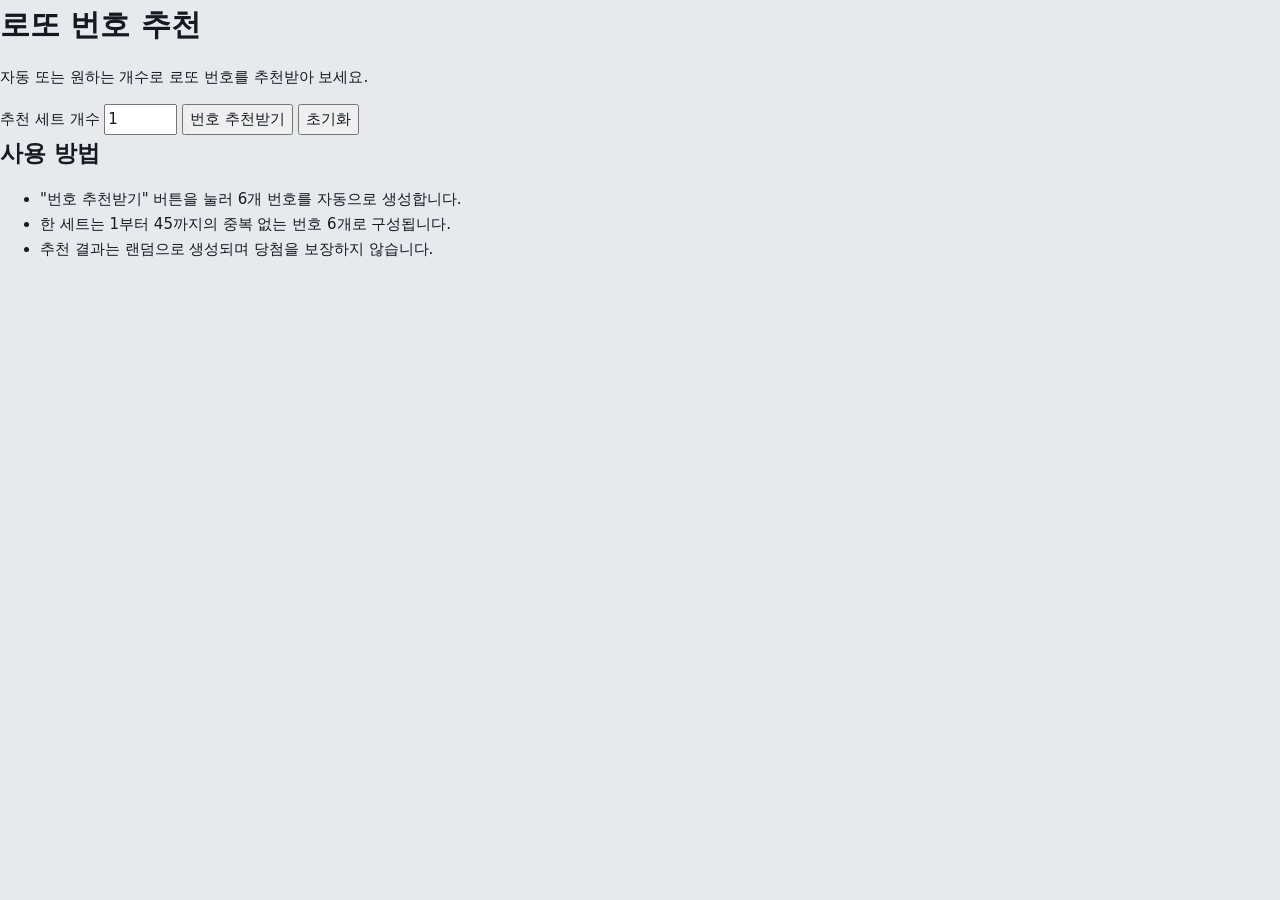
==== index.html @ c5ec8269 "로또 번호 추천 사이트 초기 커밋 Co-Authored-By: Claude Opus 5 (1M context) <noreply@anthropic.com>" ====
<!DOCTYPE html>
<html lang="ko">
<head>
  <meta charset="UTF-8" />
  <meta name="viewport" content="width=device-width, initial-scale=1.0" />
  <title>로또 번호 추천 사이트</title>
  <link rel="stylesheet" href="styles.css" />
</head>
<body>
  <main class="app-shell">
    <header>
      <h1>로또 번호 추천</h1>
      <p>자동 또는 원하는 개수로 로또 번호를 추천받아 보세요.</p>
    </header>

    <section class="controls">
      <label for="count">추천 세트 개수</label>
      <input type="number" id="count" min="1" max="10" value="1" />

      <button id="generateBtn">번호 추천받기</button>
      <button id="resetBtn" class="secondary">초기화</button>
    </section>

    <section id="results" class="results"></section>

    <section class="note">
      <h2>사용 방법</h2>
      <ul>
        <li>"번호 추천받기" 버튼을 눌러 6개 번호를 자동으로 생성합니다.</li>
        <li>한 세트는 1부터 45까지의 중복 없는 번호 6개로 구성됩니다.</li>
        <li>추천 결과는 랜덤으로 생성되며 당첨을 보장하지 않습니다.</li>
      </ul>
    </section>
  </main>

  <script src="script.js"></script>
</body>
</html>
---- styles.css ----
/* ── 토큰 ─────────────────────────────────────────────── */
:root {
  --paper: #e7e9ec;
  --card: #fbfbfa;
  --card-2: #f1f2f0;
  --ink: #151922;
  --ink-2: #4a5160;
  --ink-3: #838b99;
  --rule: #d1d5db;
  --rule-soft: #e4e6ea;
  --accent: #1f4e79;
  --accent-soft: #dbe5ef;
  --mark-in: #1f4e79;
  --mark-out: #9aa1ad;

  --b1-bg: #f2b705; --b1-fg: #2a2205;
  --b2-bg: #2e8fbf; --b2-fg: #ffffff;
  --b3-bg: #d9534f; --b3-fg: #ffffff;
  --b4-bg: #6b7280; --b4-fg: #ffffff;
  --b5-bg: #6e9b23; --b5-fg: #ffffff;

  --shadow: 0 1px 2px rgba(21, 25, 34, .06), 0 12px 32px -18px rgba(21, 25, 34, .35);

  --serif: "Nanum Myeongjo", "AppleMyungjo", "Batang", "Georgia", serif;
  --sans: "Pretendard", "Apple SD Gothic Neo", "Malgun Gothic", "Noto Sans KR", system-ui, sans-serif;
  --mono: ui-monospace, "SF Mono", "JetBrains Mono", Menlo, Consolas, monospace;
}

@media (prefers-color-scheme: dark) {
  :root:not([data-theme="light"]) {
    --paper: #101319;
    --card: #191d25;
    --card-2: #212630;
    --ink: #e5e8ee;
    --ink-2: #a3abba;
    --ink-3: #6e7684;
    --rule: #2e3542;
    --rule-soft: #242a34;
    --accent: #7fb3e0;
    --accent-soft: #1d2b3a;
    --mark-in: #7fb3e0;
    --mark-out: #656d7b;

    --b1-bg: #f5c13a; --b1-fg: #241d02;
    --b2-bg: #4fb0dc; --b2-fg: #06222e;
    --b3-bg: #e97070; --b3-fg: #2b0b0b;
    --b4-bg: #8a929f; --b4-fg: #14161a;
    --b5-bg: #8dbe3a; --b5-fg: #132001;

    --shadow: 0 1px 2px rgba(0, 0, 0, .4), 0 12px 32px -18px rgba(0, 0, 0, .8);
  }
}

:root[data-theme="dark"] {
  --paper: #101319;
  --card: #191d25;
  --card-2: #212630;
  --ink: #e5e8ee;
  --ink-2: #a3abba;
  --ink-3: #6e7684;
  --rule: #2e3542;
  --rule-soft: #242a34;
  --accent: #7fb3e0;
  --accent-soft: #1d2b3a;
  --mark-in: #7fb3e0;
  --mark-out: #656d7b;

  --b1-bg: #f5c13a; --b1-fg: #241d02;
  --b2-bg: #4fb0dc; --b2-fg: #06222e;
  --b3-bg: #e97070; --b3-fg: #2b0b0b;
  --b4-bg: #8a929f; --b4-fg: #14161a;
  --b5-bg: #8dbe3a; --b5-fg: #132001;

  --shadow: 0 1px 2px rgba(0, 0, 0, .4), 0 12px 32px -18px rgba(0, 0, 0, .8);
}

/* ── 기본 ─────────────────────────────────────────────── */
* { box-sizing: border-box; }

body {
  margin: 0;
  background: var(--paper);
  color: var(--ink);
  font-family: var(--sans);
  font-size: 15px;
  line-height: 1.65;
  -webkit-font-smoothing: antialiased;
}

h1, h2, h3 { margin: 0; text-wrap: balance; }

button, input, select { font: inherit; color: inherit; }

:focus-visible {
  outline: 2px solid var(--accent);
  outline-offset: 2px;
  border-radius: 3px;
}

.eyebrow {
  font-size: 11px;
  letter-spacing: .16em;
  text-transform: uppercase;
  color: var(--ink-3);
  font-family: var(--mono);
}

.num { font-family: var(--mono); font-variant-numeric: tabular-nums; }

/* ── 헤더 ─────────────────────────────────────────────── */
.shell {
  width: min(100%, 1140px);
  margin: 0 auto;
  padding: 28px 20px 72px;
}

.masthead {
  display: flex;
  flex-wrap: wrap;
  align-items: flex-end;
  justify-content: space-between;
  gap: 20px;
  padding-bottom: 18px;
  border-bottom: 2px solid var(--ink);
}

.masthead h1 {
  font-family: var(--serif);
  font-size: clamp(28px, 4.4vw, 42px);
  font-weight: 700;
  letter-spacing: -.01em;
  line-height: 1.15;
}

.masthead p {
  margin: 6px 0 0;
  color: var(--ink-2);
  max-width: 46ch;
}

.draw-clock {
  border: 1px solid var(--rule);
  background: var(--card);
  border-radius: 4px;
  padding: 10px 14px;
  min-width: 210px;
  box-shadow: var(--shadow);
}

.draw-clock .label {
  display: flex;
  justify-content: space-between;
  gap: 12px;
  align-items: baseline;
}

.draw-clock strong {
  display: block;
  font-family: var(--mono);
  font-variant-numeric: tabular-nums;
  font-size: 22px;
  letter-spacing: .02em;
  margin-top: 2px;
}

.draw-clock small { color: var(--ink-3); font-size: 12px; }

/* ── 레이아웃 ─────────────────────────────────────────── */
.layout {
  display: grid;
  grid-template-columns: minmax(0, 420px) minmax(0, 1fr);
  gap: 28px;
  align-items: start;
  margin-top: 28px;
}

@media (max-width: 900px) {
  .layout { grid-template-columns: 1fr; }
  .slip { position: static !important; }
}

.panel {
  background: var(--card);
  border: 1px solid var(--rule);
  border-radius: 6px;
  box-shadow: var(--shadow);
}

.panel > header {
  display: flex;
  align-items: center;
  justify-content: space-between;
  gap: 12px;
  padding: 14px 18px;
  border-bottom: 1px dashed var(--rule);
}

.panel > header h2 {
  font-family: var(--serif);
  font-size: 17px;
  font-weight: 700;
}

.panel-body { padding: 18px; display: grid; gap: 18px; }

/* 용지 상단 톱니 */
.slip { position: sticky; top: 20px; }

.slip::before {
  content: "";
  display: block;
  height: 8px;
  background: repeating-linear-gradient(90deg, var(--accent) 0 14px, transparent 14px 22px);
  opacity: .5;
  border-radius: 6px 6px 0 0;
}

/* ── 필드 ─────────────────────────────────────────────── */
.field { display: grid; gap: 8px; }

.field > .field-label {
  display: flex;
  align-items: baseline;
  justify-content: space-between;
  gap: 10px;
}

.field-label span:last-child { font-size: 12px; color: var(--ink-3); }

.chips { display: flex; flex-wrap: wrap; gap: 6px; }

.chip {
  border: 1px solid var(--rule);
  background: transparent;
  color: var(--ink-2);
  border-radius: 999px;
  padding: 6px 13px;
  font-size: 13px;
  cursor: pointer;
  transition: background .15s, color .15s, border-color .15s;
}

.chip:hover { border-color: var(--accent); color: var(--ink); }

.chip[aria-pressed="true"] {
  background: var(--accent);
  border-color: var(--accent);
  color: var(--card);
  font-weight: 600;
}

.chip.count { min-width: 44px; font-family: var(--mono); }

.hint { margin: 0; font-size: 12.5px; color: var(--ink-3); line-height: 1.55; }

/* ── 마킹 그리드 ──────────────────────────────────────── */
.grid45 {
  display: grid;
  grid-template-columns: repeat(9, 1fr);
  gap: 5px;
}

@media (max-width: 460px) { .grid45 { grid-template-columns: repeat(7, 1fr); } }

.cell {
  aspect-ratio: 1;
  border: 1px solid var(--rule);
  background: var(--card-2);
  color: var(--ink-2);
  border-radius: 50%;
  font-family: var(--mono);
  font-variant-numeric: tabular-nums;
  font-size: 12.5px;
  cursor: pointer;
  display: grid;
  place-items: center;
  padding: 0;
  transition: transform .12s, background .15s, color .15s, border-color .15s;
}

.cell:hover { transform: translateY(-1px); border-color: var(--accent); }

.cell[data-state="in"] {
  background: var(--mark-in);
  border-color: var(--mark-in);
  color: var(--card);
  font-weight: 700;
}

.cell[data-state="out"] {
  background: transparent;
  border-color: var(--mark-out);
  color: var(--mark-out);
  text-decoration: line-through;
  text-decoration-thickness: 1.5px;
  opacity: .75;
}

.legend {
  display: flex;
  flex-wrap: wrap;
  gap: 14px;
  font-size: 12px;
  color: var(--ink-3);
  align-items: center;
}

.legend i {
  width: 12px;
  height: 12px;
  border-radius: 50%;
  display: inline-block;
  vertical-align: -2px;
  margin-right: 5px;
  border: 1px solid var(--rule);
}

.legend .in { background: var(--mark-in); border-color: var(--mark-in); }
.legend .out { border-color: var(--mark-out); border-style: dashed; }

/* ── 버튼 ─────────────────────────────────────────────── */
.actions { display: flex; gap: 8px; }

.btn {
  border-radius: 4px;
  padding: 11px 18px;
  border: 1px solid var(--accent);
  background: var(--accent);
  color: var(--card);
  font-weight: 600;
  cursor: pointer;
  transition: opacity .15s, transform .08s;
}

.btn:hover { opacity: .88; }
.btn:active { transform: translateY(1px); }
.btn.primary { flex: 1; font-size: 15.5px; letter-spacing: -.01em; }

.btn.ghost {
  background: transparent;
  color: var(--ink-2);
  border-color: var(--rule);
  font-weight: 500;
}

.btn.ghost:hover { color: var(--ink); border-color: var(--ink-3); }

.btn.mini {
  padding: 5px 11px;
  font-size: 12.5px;
  font-weight: 500;
  background: transparent;
  color: var(--ink-3);
  border-color: var(--rule);
}

.btn.mini:hover { color: var(--accent); border-color: var(--accent); }

/* ── 티켓 결과 ────────────────────────────────────────── */
.tickets { display: grid; gap: 12px; }

.empty {
  border: 1px dashed var(--rule);
  border-radius: 6px;
  padding: 44px 24px;
  text-align: center;
  color: var(--ink-3);
  background: color-mix(in srgb, var(--card) 55%, transparent);
}

.empty strong { display: block; color: var(--ink-2); font-family: var(--serif); font-size: 16px; }

.ticket {
  display: grid;
  grid-template-columns: 34px minmax(0, 1fr);
  align-items: center;
  gap: 14px;
  padding: 14px 16px;
  border: 1px solid var(--rule);
  border-left: 3px solid var(--accent);
  border-radius: 4px;
  background: var(--card);
  box-shadow: var(--shadow);
}

.ticket .game {
  font-family: var(--serif);
  font-size: 20px;
  font-weight: 700;
  color: var(--accent);
  text-align: center;
}

.ticket .game small {
  display: block;
  font-family: var(--mono);
  font-size: 9.5px;
  letter-spacing: .1em;
  color: var(--ink-3);
  font-weight: 400;
}

.balls { display: flex; flex-wrap: wrap; gap: 7px; }

.ball {
  width: 40px;
  height: 40px;
  border-radius: 50%;
  display: grid;
  place-items: center;
  font-family: var(--mono);
  font-variant-numeric: tabular-nums;
  font-size: 15px;
  font-weight: 700;
  background: var(--b4-bg);
  color: var(--b4-fg);
  box-shadow: inset 0 -3px 6px rgba(0, 0, 0, .16), inset 0 2px 4px rgba(255, 255, 255, .28);
}

.ball.r1 { background: var(--b1-bg); color: var(--b1-fg); }
.ball.r2 { background: var(--b2-bg); color: var(--b2-fg); }
.ball.r3 { background: var(--b3-bg); color: var(--b3-fg); }
.ball.r4 { background: var(--b4-bg); color: var(--b4-fg); }
.ball.r5 { background: var(--b5-bg); color: var(--b5-fg); }

.ball.fixed { outline: 2px solid var(--ink); outline-offset: 2px; }

.ticket .meta {
  display: flex;
  flex-wrap: wrap;
  gap: 4px 14px;
  margin-top: 8px;
  font-size: 12px;
  color: var(--ink-3);
}

.ticket .meta b { color: var(--ink-2); font-weight: 600; font-family: var(--mono); }

.ticket .row {
  display: flex;
  align-items: flex-start;
  justify-content: space-between;
  gap: 12px;
}

.ticket .tools { display: flex; gap: 6px; flex-shrink: 0; }

@media (prefers-reduced-motion: no-preference) {
  .ball.drop { animation: drop .32s cubic-bezier(.22, 1.2, .36, 1) backwards; }
}

@keyframes drop {
  from { opacity: 0; transform: translateY(-10px) scale(.75); }
  to { opacity: 1; transform: none; }
}

/* ── 보관함 ───────────────────────────────────────────── */
.vault-list { display: grid; gap: 8px; }

.vault-item {
  display: flex;
  align-items: center;
  justify-content: space-between;
  gap: 12px;
  padding: 10px 12px;
  border: 1px solid var(--rule-soft);
  border-radius: 4px;
  background: var(--card-2);
}

.vault-item .balls .ball { width: 30px; height: 30px; font-size: 12px; }

.vault-item time { font-size: 11.5px; color: var(--ink-3); font-family: var(--mono); }

/* ── 확률 각주 ────────────────────────────────────────── */
.odds {
  margin-top: 28px;
  padding-top: 18px;
  border-top: 1px solid var(--rule);
  display: grid;
  grid-template-columns: repeat(auto-fit, minmax(190px, 1fr));
  gap: 20px;
}

.odds div { display: grid; gap: 2px; }
.odds dt { font-size: 12px; color: var(--ink-3); }

.odds dd {
  margin: 0;
  font-family: var(--mono);
  font-variant-numeric: tabular-nums;
  font-size: 19px;
  letter-spacing: -.01em;
}

.disclaimer {
  margin-top: 20px;
  font-size: 12.5px;
  color: var(--ink-3);
  line-height: 1.7;
  max-width: 78ch;
}

/* ── 토스트 ───────────────────────────────────────────── */
.toast {
  position: fixed;
  left: 50%;
  bottom: 26px;
  transform: translate(-50%, 14px);
  background: var(--ink);
  color: var(--paper);
  padding: 9px 18px;
  border-radius: 999px;
  font-size: 13.5px;
  opacity: 0;
  pointer-events: none;
  transition: opacity .2s, transform .2s;
  z-index: 20;
}

.toast.show { opacity: 1; transform: translate(-50%, 0); }
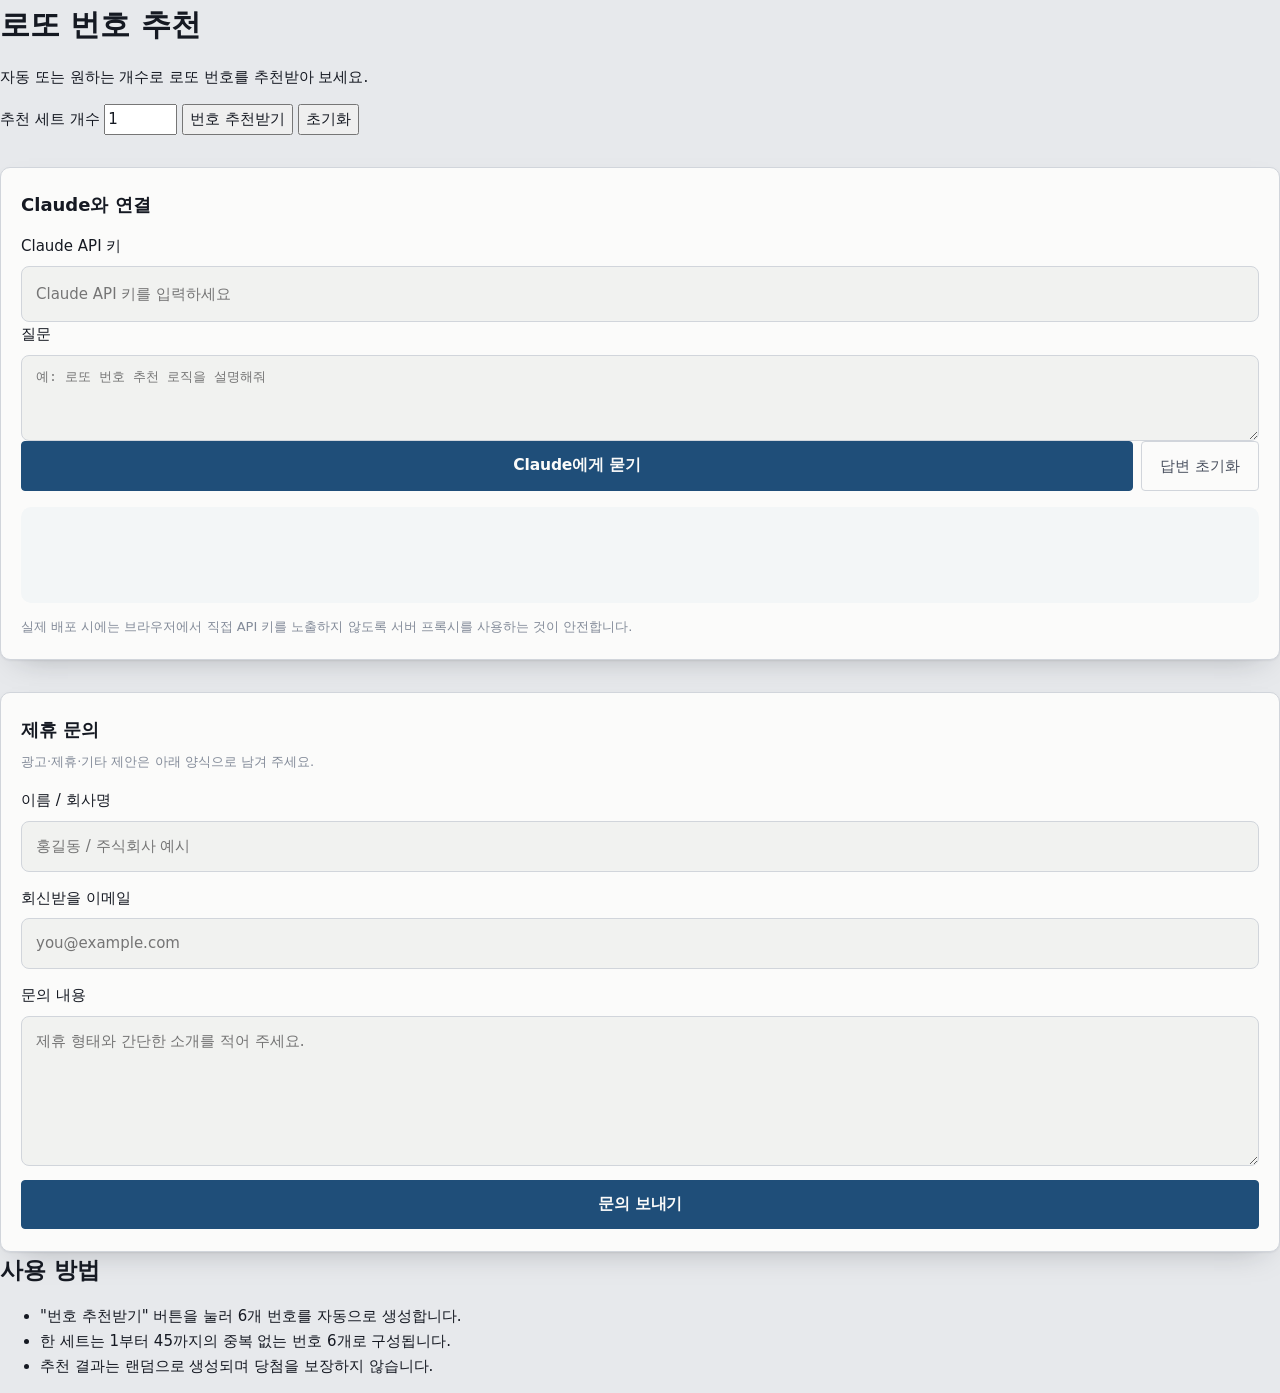
==== commit df43a4e0: "Formspree 제휴 문의 폼 추가 - 이름/이메일/문의 내용 필드와 허니팟을 갖춘 제휴 문의 섹션 추가 - fetch 기반 AJAX 전송으로 페이지 이동 없이 접수 결과 표시 " ====
--- a/index.html
+++ b/index.html
@@ -23,6 +23,59 @@
 
     <section id="results" class="results"></section>
 
+    <section class="claude">
+      <h2>Claude와 연결</h2>
+
+      <div class="field">
+        <label for="claudeKey">Claude API 키</label>
+        <input type="password" id="claudeKey" placeholder="Claude API 키를 입력하세요" />
+      </div>
+
+      <div class="field">
+        <label for="claudePrompt">질문</label>
+        <textarea id="claudePrompt" rows="4" placeholder="예: 로또 번호 추천 로직을 설명해줘"></textarea>
+      </div>
+
+      <div class="actions">
+        <button id="claudeBtn" class="btn primary">Claude에게 묻기</button>
+        <button id="clearClaudeBtn" class="btn ghost">답변 초기화</button>
+      </div>
+
+      <div id="claudeResponse" class="claude-response"></div>
+      <p class="hint">실제 배포 시에는 브라우저에서 직접 API 키를 노출하지 않도록 서버 프록시를 사용하는 것이 안전합니다.</p>
+    </section>
+
+    <section class="partner">
+      <h2>제휴 문의</h2>
+      <p class="partner-lead">광고·제휴·기타 제안은 아래 양식으로 남겨 주세요.</p>
+
+      <form id="partnerForm" action="https://formspree.io/f/YOUR_FORM_ID" method="POST">
+        <div class="field">
+          <label for="partnerName">이름 / 회사명</label>
+          <input type="text" id="partnerName" name="name" required maxlength="60" placeholder="홍길동 / 주식회사 예시" />
+        </div>
+
+        <div class="field">
+          <label for="partnerEmail">회신받을 이메일</label>
+          <input type="email" id="partnerEmail" name="email" required placeholder="you@example.com" />
+        </div>
+
+        <div class="field">
+          <label for="partnerMessage">문의 내용</label>
+          <textarea id="partnerMessage" name="message" rows="5" required maxlength="2000" placeholder="제휴 형태와 간단한 소개를 적어 주세요."></textarea>
+        </div>
+
+        <input type="hidden" name="_subject" value="[로또 번호 추천] 제휴 문의" />
+        <input type="text" name="_gotcha" tabindex="-1" autocomplete="off" aria-hidden="true" class="gotcha" />
+
+        <div class="actions">
+          <button type="submit" id="partnerSubmitBtn" class="btn primary">문의 보내기</button>
+        </div>
+      </form>
+
+      <div id="partnerStatus" class="partner-status" role="status" aria-live="polite"></div>
+    </section>
+
     <section class="note">
       <h2>사용 방법</h2>
       <ul>
--- a/styles.css
+++ b/styles.css
@@ -355,6 +355,123 @@
 }
 
 .btn.mini:hover { color: var(--accent); border-color: var(--accent); }
+
+.claude {
+  margin-top: 32px;
+  padding: 22px 20px;
+  border: 1px solid var(--rule);
+  border-radius: 10px;
+  background: var(--card);
+  box-shadow: var(--shadow);
+}
+
+.claude h2 {
+  font-size: 18px;
+  margin-bottom: 14px;
+}
+
+.claude textarea,
+.claude input {
+  width: 100%;
+  border: 1px solid var(--rule);
+  border-radius: 8px;
+  padding: 12px 14px;
+  background: var(--card-2);
+  color: var(--ink);
+  min-height: 56px;
+}
+
+.claude textarea {
+  resize: vertical;
+}
+
+.claude-response {
+  min-height: 96px;
+  margin-top: 16px;
+  padding: 16px;
+  border-radius: 10px;
+  background: color-mix(in srgb, var(--accent-soft) 25%, var(--card) 75%);
+  color: var(--ink);
+  white-space: pre-wrap;
+  line-height: 1.7;
+}
+
+.claude-response[data-type="error"] {
+  border: 1px solid #e97373;
+  background: rgba(233, 115, 115, 0.12);
+}
+
+.claude-response[data-type="success"] {
+  border: 1px solid #4f9e6f;
+  background: rgba(79, 158, 111, 0.12);
+}
+
+.claude .hint {
+  margin: 14px 0 0;
+  font-size: 13px;
+  color: var(--ink-3);
+}
+
+/* ── 제휴 문의 ────────────────────────────────────────── */
+
+.partner {
+  margin-top: 32px;
+  padding: 22px 20px;
+  border: 1px solid var(--rule);
+  border-radius: 10px;
+  background: var(--card);
+  box-shadow: var(--shadow);
+}
+
+.partner h2 {
+  font-size: 18px;
+  margin-bottom: 6px;
+}
+
+.partner-lead {
+  margin: 0 0 16px;
+  font-size: 13px;
+  color: var(--ink-3);
+}
+
+.partner form { display: grid; gap: 14px; }
+
+.partner input,
+.partner textarea {
+  width: 100%;
+  border: 1px solid var(--rule);
+  border-radius: 8px;
+  padding: 12px 14px;
+  background: var(--card-2);
+  color: var(--ink);
+  font: inherit;
+}
+
+.partner textarea { resize: vertical; min-height: 96px; }
+
+.partner .gotcha { display: none; }
+
+.partner-status:empty { display: none; }
+
+.partner-status {
+  margin-top: 14px;
+  padding: 12px 14px;
+  border-radius: 10px;
+  font-size: 13.5px;
+  line-height: 1.6;
+  background: color-mix(in srgb, var(--accent-soft) 25%, var(--card) 75%);
+  color: var(--ink);
+}
+
+.partner-status[data-type="error"] {
+  border: 1px solid #e97373;
+  background: rgba(233, 115, 115, 0.12);
+}
+
+.partner-status[data-type="success"] {
+  border: 1px solid #4f9e6f;
+  background: rgba(79, 158, 111, 0.12);
+}
 
 /* ── 티켓 결과 ────────────────────────────────────────── */
 .tickets { display: grid; gap: 12px; }
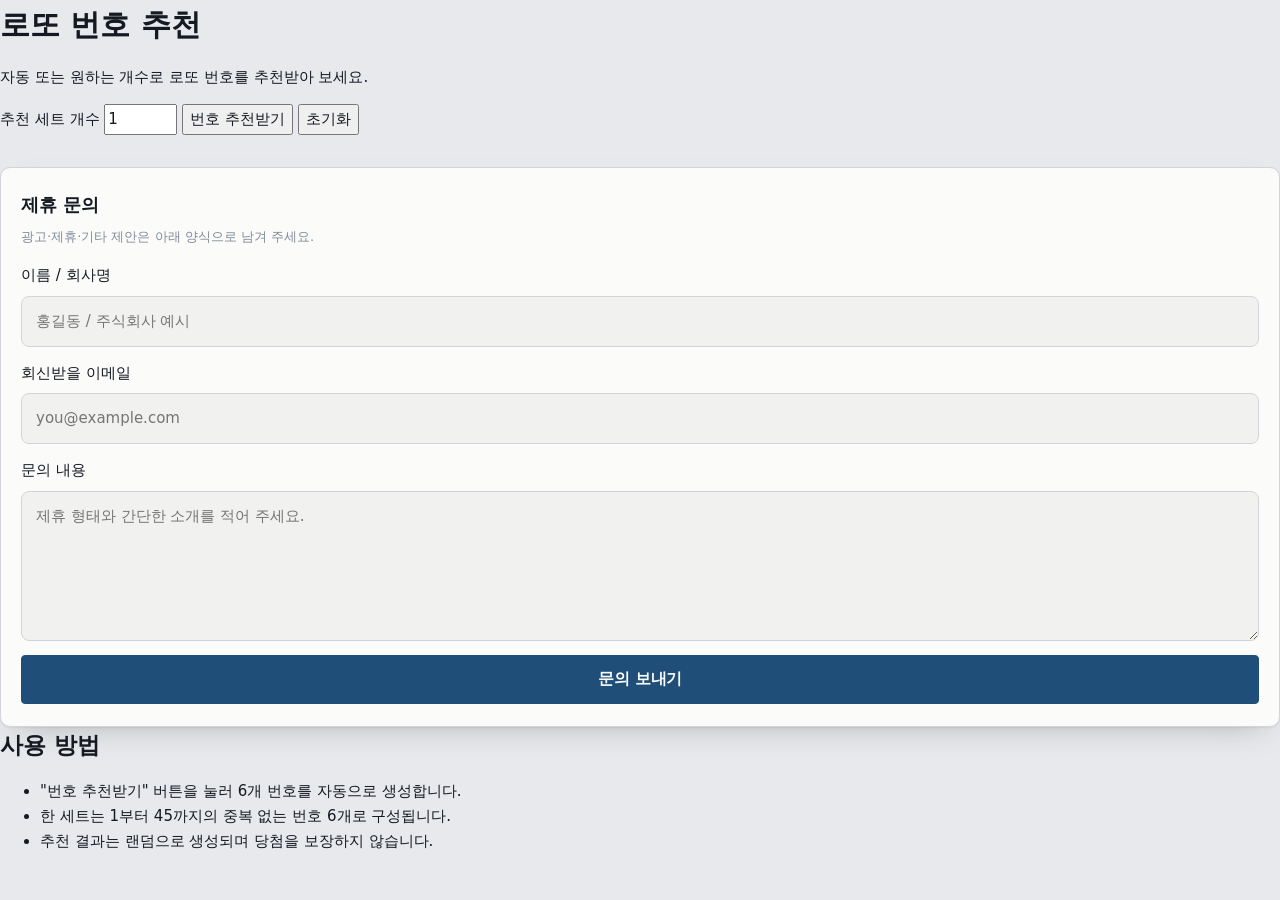
==== commit 45b03f91: "Claude 연결 기능 제거 - index.html의 Claude API 키/질문 입력 섹션 삭제 - script.js의 queryClaude·clearClaude 및 관련 DOM" ====
--- a/index.html
+++ b/index.html
@@ -22,28 +22,6 @@
     </section>
 
     <section id="results" class="results"></section>
-
-    <section class="claude">
-      <h2>Claude와 연결</h2>
-
-      <div class="field">
-        <label for="claudeKey">Claude API 키</label>
-        <input type="password" id="claudeKey" placeholder="Claude API 키를 입력하세요" />
-      </div>
-
-      <div class="field">
-        <label for="claudePrompt">질문</label>
-        <textarea id="claudePrompt" rows="4" placeholder="예: 로또 번호 추천 로직을 설명해줘"></textarea>
-      </div>
-
-      <div class="actions">
-        <button id="claudeBtn" class="btn primary">Claude에게 묻기</button>
-        <button id="clearClaudeBtn" class="btn ghost">답변 초기화</button>
-      </div>
-
-      <div id="claudeResponse" class="claude-response"></div>
-      <p class="hint">실제 배포 시에는 브라우저에서 직접 API 키를 노출하지 않도록 서버 프록시를 사용하는 것이 안전합니다.</p>
-    </section>
 
     <section class="partner">
       <h2>제휴 문의</h2>
--- a/styles.css
+++ b/styles.css
@@ -355,62 +355,6 @@
 }
 
 .btn.mini:hover { color: var(--accent); border-color: var(--accent); }
-
-.claude {
-  margin-top: 32px;
-  padding: 22px 20px;
-  border: 1px solid var(--rule);
-  border-radius: 10px;
-  background: var(--card);
-  box-shadow: var(--shadow);
-}
-
-.claude h2 {
-  font-size: 18px;
-  margin-bottom: 14px;
-}
-
-.claude textarea,
-.claude input {
-  width: 100%;
-  border: 1px solid var(--rule);
-  border-radius: 8px;
-  padding: 12px 14px;
-  background: var(--card-2);
-  color: var(--ink);
-  min-height: 56px;
-}
-
-.claude textarea {
-  resize: vertical;
-}
-
-.claude-response {
-  min-height: 96px;
-  margin-top: 16px;
-  padding: 16px;
-  border-radius: 10px;
-  background: color-mix(in srgb, var(--accent-soft) 25%, var(--card) 75%);
-  color: var(--ink);
-  white-space: pre-wrap;
-  line-height: 1.7;
-}
-
-.claude-response[data-type="error"] {
-  border: 1px solid #e97373;
-  background: rgba(233, 115, 115, 0.12);
-}
-
-.claude-response[data-type="success"] {
-  border: 1px solid #4f9e6f;
-  background: rgba(79, 158, 111, 0.12);
-}
-
-.claude .hint {
-  margin: 14px 0 0;
-  font-size: 13px;
-  color: var(--ink-3);
-}
 
 /* ── 제휴 문의 ────────────────────────────────────────── */
 
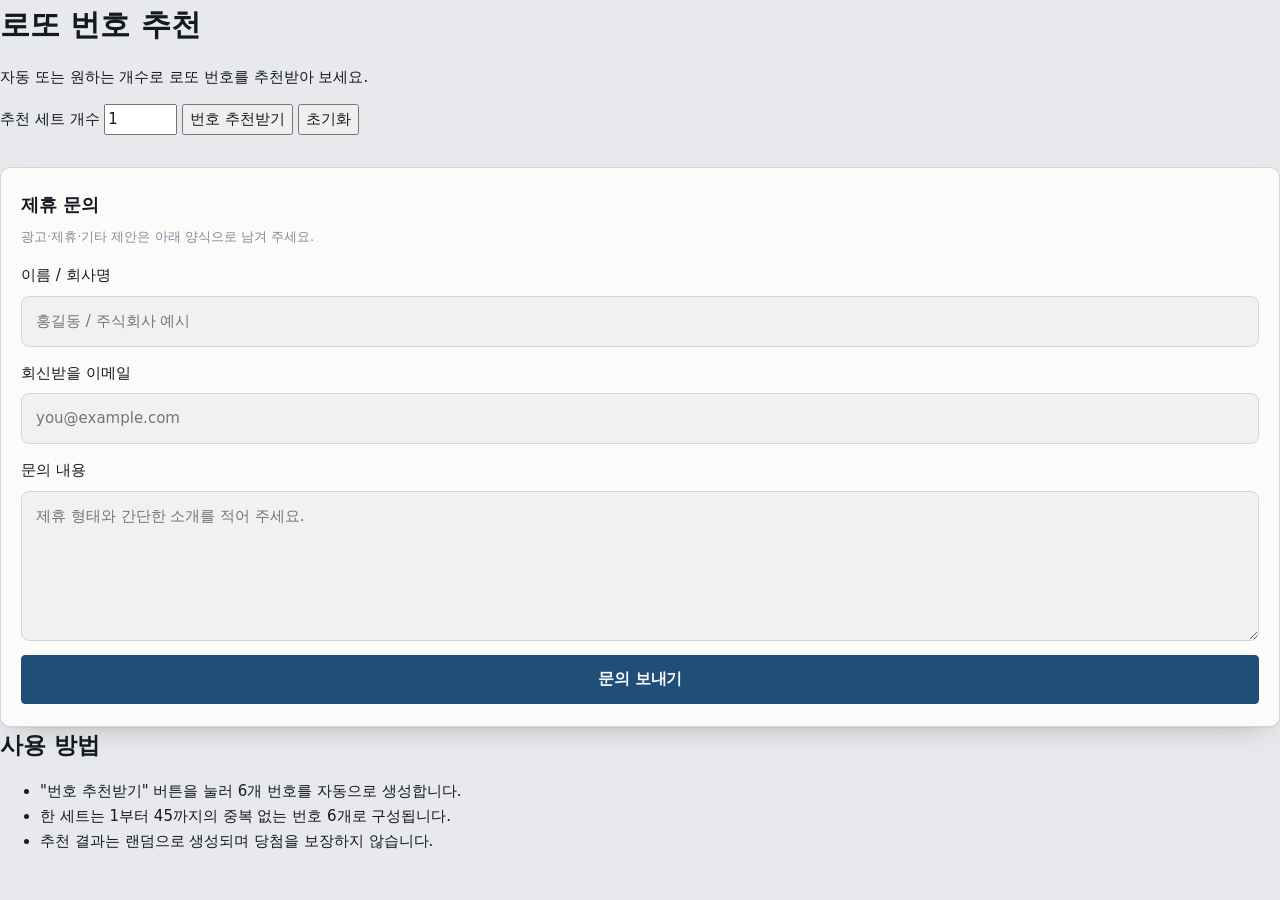
==== commit 04967781: "구글 애드센스 스크립트 추가 - index.html·red.html head에 애드센스 자동 광고 스크립트 삽입 - 게시자 ID pub-2494566642796564 기준 ads." ====
--- a/index.html
+++ b/index.html
@@ -5,6 +5,8 @@
   <meta name="viewport" content="width=device-width, initial-scale=1.0" />
   <title>로또 번호 추천 사이트</title>
   <link rel="stylesheet" href="styles.css" />
+  <script async src="https://pagead2.googlesyndication.com/pagead/js/adsbygoogle.js?client=ca-pub-2494566642796564"
+    crossorigin="anonymous"></script>
 </head>
 <body>
   <main class="app-shell">
@@ -27,7 +29,7 @@
       <h2>제휴 문의</h2>
       <p class="partner-lead">광고·제휴·기타 제안은 아래 양식으로 남겨 주세요.</p>
 
-      <form id="partnerForm" action="https://formspree.io/f/YOUR_FORM_ID" method="POST">
+      <form id="partnerForm" action="https://formspree.io/f/mzepdwaz" method="POST">
         <div class="field">
           <label for="partnerName">이름 / 회사명</label>
           <input type="text" id="partnerName" name="name" required maxlength="60" placeholder="홍길동 / 주식회사 예시" />
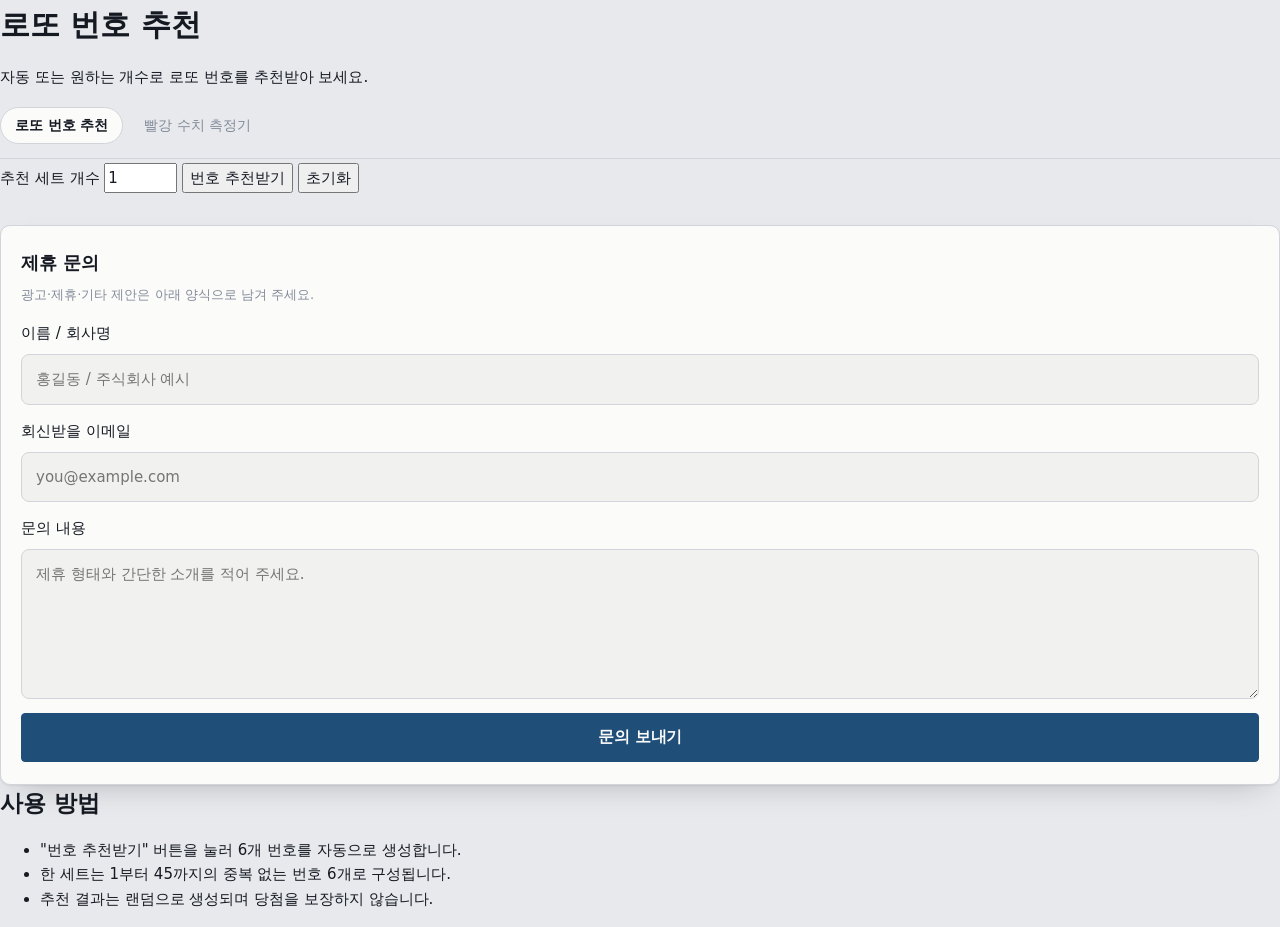
==== commit be2eb279: "페이지 간 이동 내비게이션 추가 - index.html·red.html에 두 페이지를 오가는 nav 링크 추가 - 현재 페이지 표시를 포함한 .site-nav 스타일을 공용 sty" ====
--- a/index.html
+++ b/index.html
@@ -14,6 +14,11 @@
       <h1>로또 번호 추천</h1>
       <p>자동 또는 원하는 개수로 로또 번호를 추천받아 보세요.</p>
     </header>
+
+    <nav class="site-nav">
+      <a class="nav-link is-current" href="index.html" aria-current="page">로또 번호 추천</a>
+      <a class="nav-link" href="red.html">빨강 수치 측정기</a>
+    </nav>
 
     <section class="controls">
       <label for="count">추천 세트 개수</label>
--- a/styles.css
+++ b/styles.css
@@ -106,6 +106,35 @@
 }
 
 .num { font-family: var(--mono); font-variant-numeric: tabular-nums; }
+
+/* ── 페이지 이동 ──────────────────────────────────────── */
+.site-nav {
+  display: flex;
+  flex-wrap: wrap;
+  gap: 6px;
+  margin: 18px 0 4px;
+  padding-bottom: 14px;
+  border-bottom: 1px solid var(--rule);
+}
+
+.nav-link {
+  border: 1px solid transparent;
+  border-radius: 999px;
+  padding: 6px 14px;
+  font-size: 13.5px;
+  color: var(--ink-3);
+  text-decoration: none;
+  transition: color .15s, background .15s, border-color .15s;
+}
+
+.nav-link:hover { color: var(--ink); border-color: var(--rule); }
+
+.nav-link.is-current {
+  color: var(--ink);
+  font-weight: 600;
+  background: var(--card);
+  border-color: var(--rule);
+}
 
 /* ── 헤더 ─────────────────────────────────────────────── */
 .shell {
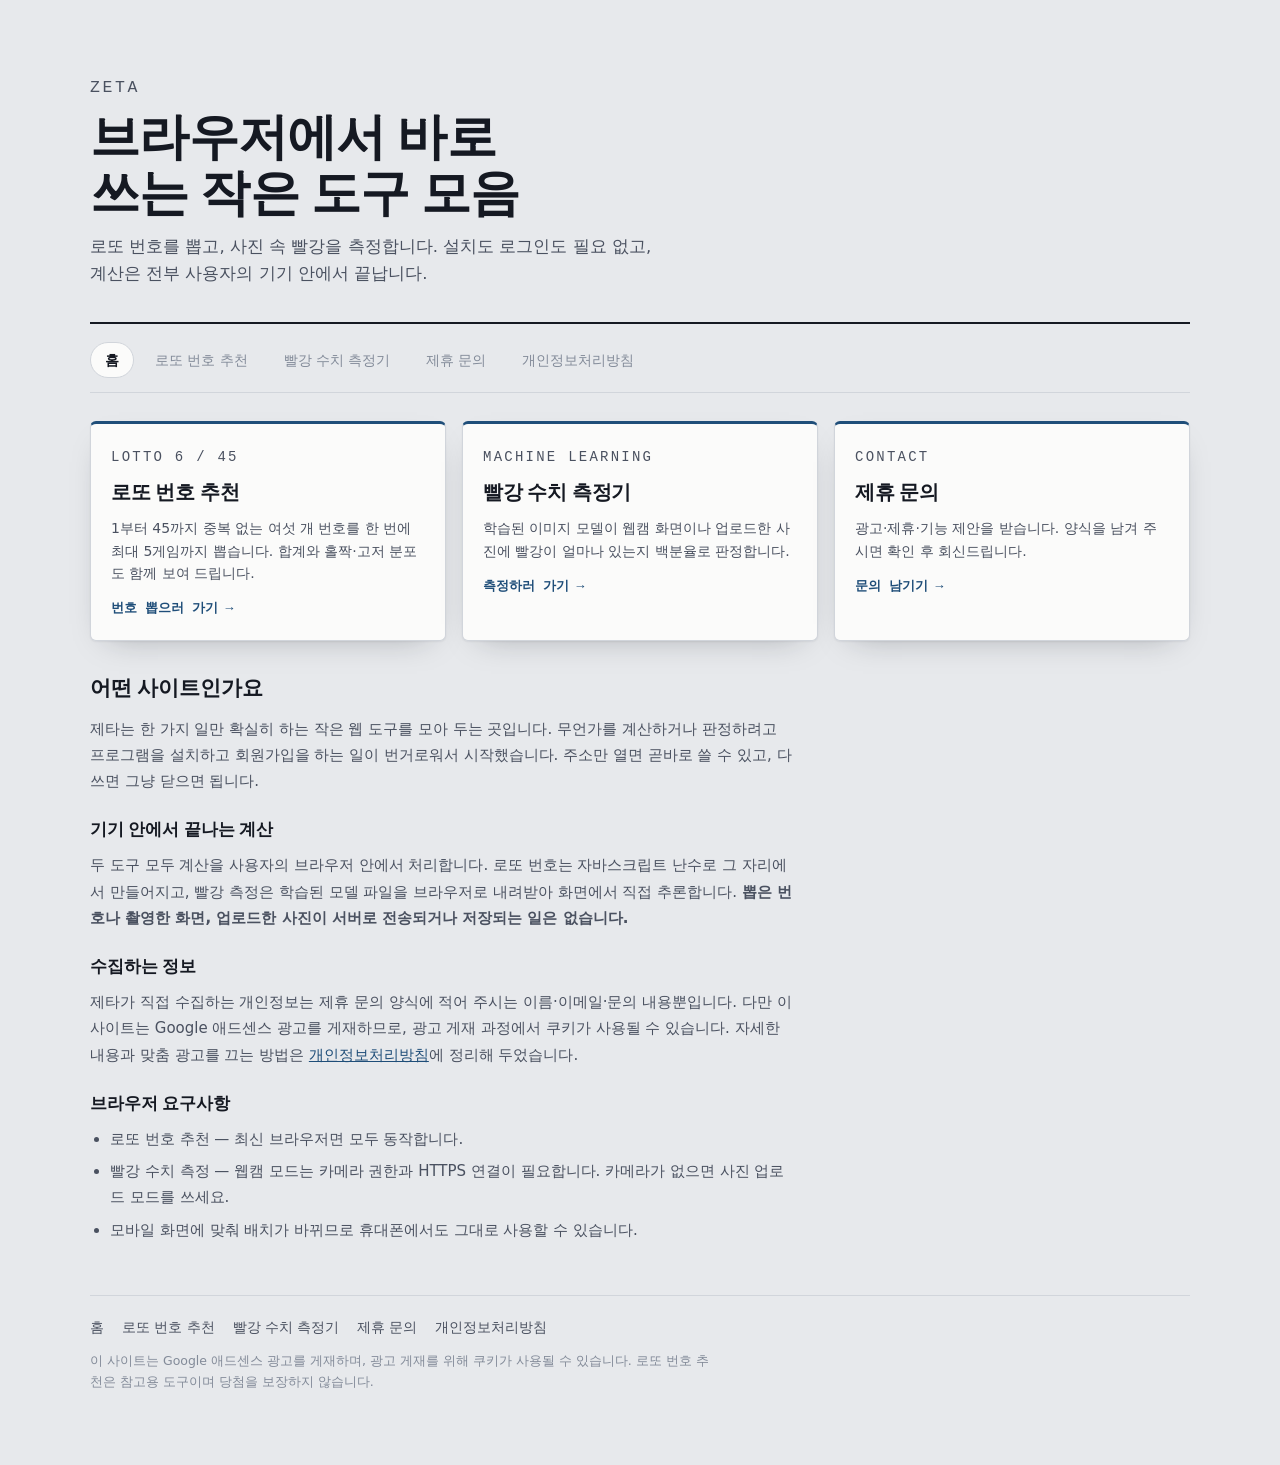
==== commit 35524378: "랜딩 페이지 도입 및 기능별 페이지 분리 애드센스 가이드(콘텐츠 품질, 반응형, 필수 공개사항)에 맞춰 사이트 구조 개편  - index.html을 랜딩 페이지로 전환, 세 기능을" ====
--- a/index.html
+++ b/index.html
@@ -3,74 +3,94 @@
 <head>
   <meta charset="UTF-8" />
   <meta name="viewport" content="width=device-width, initial-scale=1.0" />
-  <title>로또 번호 추천 사이트</title>
+  <title>제타 — 로또 번호 추천과 빨강 수치 측정</title>
+  <meta name="description" content="로또 6/45 번호 생성기와 머신러닝 기반 빨강 수치 측정기를 무료로 사용해 보세요. 설치 없이 브라우저에서 바로 동작합니다." />
   <link rel="stylesheet" href="styles.css" />
   <script async src="https://pagead2.googlesyndication.com/pagead/js/adsbygoogle.js?client=ca-pub-2494566642796564"
     crossorigin="anonymous"></script>
 </head>
 <body>
-  <main class="app-shell">
-    <header>
-      <h1>로또 번호 추천</h1>
-      <p>자동 또는 원하는 개수로 로또 번호를 추천받아 보세요.</p>
-    </header>
+  <div class="shell">
+    <section class="hero">
+      <p class="eyebrow">Zeta</p>
+      <h1>브라우저에서 바로 쓰는 작은 도구 모음</h1>
+      <p>
+        로또 번호를 뽑고, 사진 속 빨강을 측정합니다. 설치도 로그인도 필요 없고, 계산은 전부 사용자의 기기 안에서
+        끝납니다.
+      </p>
+    </section>
 
     <nav class="site-nav">
-      <a class="nav-link is-current" href="index.html" aria-current="page">로또 번호 추천</a>
+      <a class="nav-link is-current" href="index.html" aria-current="page">홈</a>
+      <a class="nav-link" href="lotto.html">로또 번호 추천</a>
       <a class="nav-link" href="red.html">빨강 수치 측정기</a>
+      <a class="nav-link" href="contact.html">제휴 문의</a>
+      <a class="nav-link" href="privacy.html">개인정보처리방침</a>
     </nav>
 
-    <section class="controls">
-      <label for="count">추천 세트 개수</label>
-      <input type="number" id="count" min="1" max="10" value="1" />
+    <div class="feature-grid">
+      <a class="feature-card" href="lotto.html">
+        <p class="eyebrow">Lotto 6 / 45</p>
+        <h2>로또 번호 추천</h2>
+        <p>1부터 45까지 중복 없는 여섯 개 번호를 한 번에 최대 5게임까지 뽑습니다. 합계와 홀짝·고저 분포도 함께 보여 드립니다.</p>
+        <span class="go">번호 뽑으러 가기 →</span>
+      </a>
 
-      <button id="generateBtn">번호 추천받기</button>
-      <button id="resetBtn" class="secondary">초기화</button>
+      <a class="feature-card" href="red.html">
+        <p class="eyebrow">Machine Learning</p>
+        <h2>빨강 수치 측정기</h2>
+        <p>학습된 이미지 모델이 웹캠 화면이나 업로드한 사진에 빨강이 얼마나 있는지 백분율로 판정합니다.</p>
+        <span class="go">측정하러 가기 →</span>
+      </a>
+
+      <a class="feature-card" href="contact.html">
+        <p class="eyebrow">Contact</p>
+        <h2>제휴 문의</h2>
+        <p>광고·제휴·기능 제안을 받습니다. 양식을 남겨 주시면 확인 후 회신드립니다.</p>
+        <span class="go">문의 남기기 →</span>
+      </a>
+    </div>
+
+    <section class="prose">
+      <h2>어떤 사이트인가요</h2>
+      <p>
+        제타는 한 가지 일만 확실히 하는 작은 웹 도구를 모아 두는 곳입니다. 무언가를 계산하거나 판정하려고
+        프로그램을 설치하고 회원가입을 하는 일이 번거로워서 시작했습니다. 주소만 열면 곧바로 쓸 수 있고,
+        다 쓰면 그냥 닫으면 됩니다.
+      </p>
+
+      <h3>기기 안에서 끝나는 계산</h3>
+      <p>
+        두 도구 모두 계산을 사용자의 브라우저 안에서 처리합니다. 로또 번호는 자바스크립트 난수로 그 자리에서
+        만들어지고, 빨강 측정은 학습된 모델 파일을 브라우저로 내려받아 화면에서 직접 추론합니다.
+        <b>뽑은 번호나 촬영한 화면, 업로드한 사진이 서버로 전송되거나 저장되는 일은 없습니다.</b>
+      </p>
+
+      <h3>수집하는 정보</h3>
+      <p>
+        제타가 직접 수집하는 개인정보는 제휴 문의 양식에 적어 주시는 이름·이메일·문의 내용뿐입니다. 다만 이 사이트는
+        Google 애드센스 광고를 게재하므로, 광고 게재 과정에서 쿠키가 사용될 수 있습니다. 자세한 내용과 맞춤 광고를
+        끄는 방법은 <a href="privacy.html">개인정보처리방침</a>에 정리해 두었습니다.
+      </p>
+
+      <h3>브라우저 요구사항</h3>
+      <ul>
+        <li>로또 번호 추천 — 최신 브라우저면 모두 동작합니다.</li>
+        <li>빨강 수치 측정 — 웹캠 모드는 카메라 권한과 HTTPS 연결이 필요합니다. 카메라가 없으면 사진 업로드 모드를 쓰세요.</li>
+        <li>모바일 화면에 맞춰 배치가 바뀌므로 휴대폰에서도 그대로 사용할 수 있습니다.</li>
+      </ul>
     </section>
 
-    <section id="results" class="results"></section>
-
-    <section class="partner">
-      <h2>제휴 문의</h2>
-      <p class="partner-lead">광고·제휴·기타 제안은 아래 양식으로 남겨 주세요.</p>
-
-      <form id="partnerForm" action="https://formspree.io/f/mzepdwaz" method="POST">
-        <div class="field">
-          <label for="partnerName">이름 / 회사명</label>
-          <input type="text" id="partnerName" name="name" required maxlength="60" placeholder="홍길동 / 주식회사 예시" />
-        </div>
-
-        <div class="field">
-          <label for="partnerEmail">회신받을 이메일</label>
-          <input type="email" id="partnerEmail" name="email" required placeholder="you@example.com" />
-        </div>
-
-        <div class="field">
-          <label for="partnerMessage">문의 내용</label>
-          <textarea id="partnerMessage" name="message" rows="5" required maxlength="2000" placeholder="제휴 형태와 간단한 소개를 적어 주세요."></textarea>
-        </div>
-
-        <input type="hidden" name="_subject" value="[로또 번호 추천] 제휴 문의" />
-        <input type="text" name="_gotcha" tabindex="-1" autocomplete="off" aria-hidden="true" class="gotcha" />
-
-        <div class="actions">
-          <button type="submit" id="partnerSubmitBtn" class="btn primary">문의 보내기</button>
-        </div>
-      </form>
-
-      <div id="partnerStatus" class="partner-status" role="status" aria-live="polite"></div>
-    </section>
-
-    <section class="note">
-      <h2>사용 방법</h2>
-      <ul>
-        <li>"번호 추천받기" 버튼을 눌러 6개 번호를 자동으로 생성합니다.</li>
-        <li>한 세트는 1부터 45까지의 중복 없는 번호 6개로 구성됩니다.</li>
-        <li>추천 결과는 랜덤으로 생성되며 당첨을 보장하지 않습니다.</li>
-      </ul>
-    </section>
-  </main>
-
-  <script src="script.js"></script>
+    <footer class="site-footer">
+      <nav class="footer-links">
+        <a href="index.html">홈</a>
+        <a href="lotto.html">로또 번호 추천</a>
+        <a href="red.html">빨강 수치 측정기</a>
+        <a href="contact.html">제휴 문의</a>
+        <a href="privacy.html">개인정보처리방침</a>
+      </nav>
+      <p>이 사이트는 Google 애드센스 광고를 게재하며, 광고 게재를 위해 쿠키가 사용될 수 있습니다. 로또 번호 추천은 참고용 도구이며 당첨을 보장하지 않습니다.</p>
+    </footer>
+  </div>
 </body>
 </html>
--- a/styles.css
+++ b/styles.css
@@ -609,3 +609,102 @@
 }
 
 .toast.show { opacity: 1; transform: translate(-50%, 0); }
+
+/* ── 랜딩 ─────────────────────────────────────────────── */
+.hero {
+  padding: 46px 0 34px;
+  border-bottom: 2px solid var(--ink);
+}
+
+.hero h1 {
+  font-family: var(--serif);
+  font-size: clamp(30px, 5.4vw, 50px);
+  line-height: 1.12;
+  letter-spacing: -.015em;
+  margin: 8px 0 12px;
+  max-width: 20ch;
+}
+
+.hero p {
+  margin: 0;
+  color: var(--ink-2);
+  font-size: 16.5px;
+  max-width: 54ch;
+}
+
+.feature-grid {
+  display: grid;
+  grid-template-columns: repeat(auto-fit, minmax(250px, 1fr));
+  gap: 16px;
+  margin: 28px 0 8px;
+}
+
+.feature-card {
+  display: grid;
+  align-content: start;
+  gap: 8px;
+  padding: 22px 20px 20px;
+  border: 1px solid var(--rule);
+  border-top: 3px solid var(--accent);
+  border-radius: 6px;
+  background: var(--card);
+  box-shadow: var(--shadow);
+  color: inherit;
+  text-decoration: none;
+  transition: transform .15s, border-color .15s, box-shadow .15s;
+}
+
+.feature-card:hover {
+  transform: translateY(-2px);
+  border-color: var(--accent);
+}
+
+.feature-card h2 {
+  font-family: var(--serif);
+  font-size: 20px;
+  letter-spacing: -.01em;
+}
+
+.feature-card p { margin: 0; color: var(--ink-2); font-size: 14px; line-height: 1.6; }
+
+.feature-card .go {
+  margin-top: 6px;
+  font-size: 13px;
+  font-weight: 600;
+  color: var(--accent);
+  font-family: var(--mono);
+}
+
+.prose { max-width: 74ch; }
+.prose h2 { font-family: var(--serif); font-size: 21px; margin: 30px 0 10px; }
+.prose h3 { font-family: var(--serif); font-size: 17px; margin: 22px 0 8px; }
+.prose p, .prose li { color: var(--ink-2); line-height: 1.75; }
+.prose p { margin: 0 0 12px; }
+.prose ul { margin: 0 0 14px; padding-left: 20px; }
+.prose li { margin-bottom: 6px; }
+.prose a { color: var(--accent); }
+
+/* ── 푸터 ─────────────────────────────────────────────── */
+.site-footer {
+  margin-top: 52px;
+  padding-top: 20px;
+  border-top: 1px solid var(--rule);
+}
+
+.footer-links {
+  display: flex;
+  flex-wrap: wrap;
+  gap: 8px 18px;
+  margin-bottom: 12px;
+}
+
+.footer-links a { color: var(--ink-2); text-decoration: none; font-size: 13.5px; }
+.footer-links a:hover { color: var(--accent); text-decoration: underline; }
+
+.site-footer p {
+  margin: 0;
+  font-size: 12.5px;
+  color: var(--ink-3);
+  line-height: 1.7;
+  max-width: 78ch;
+}
